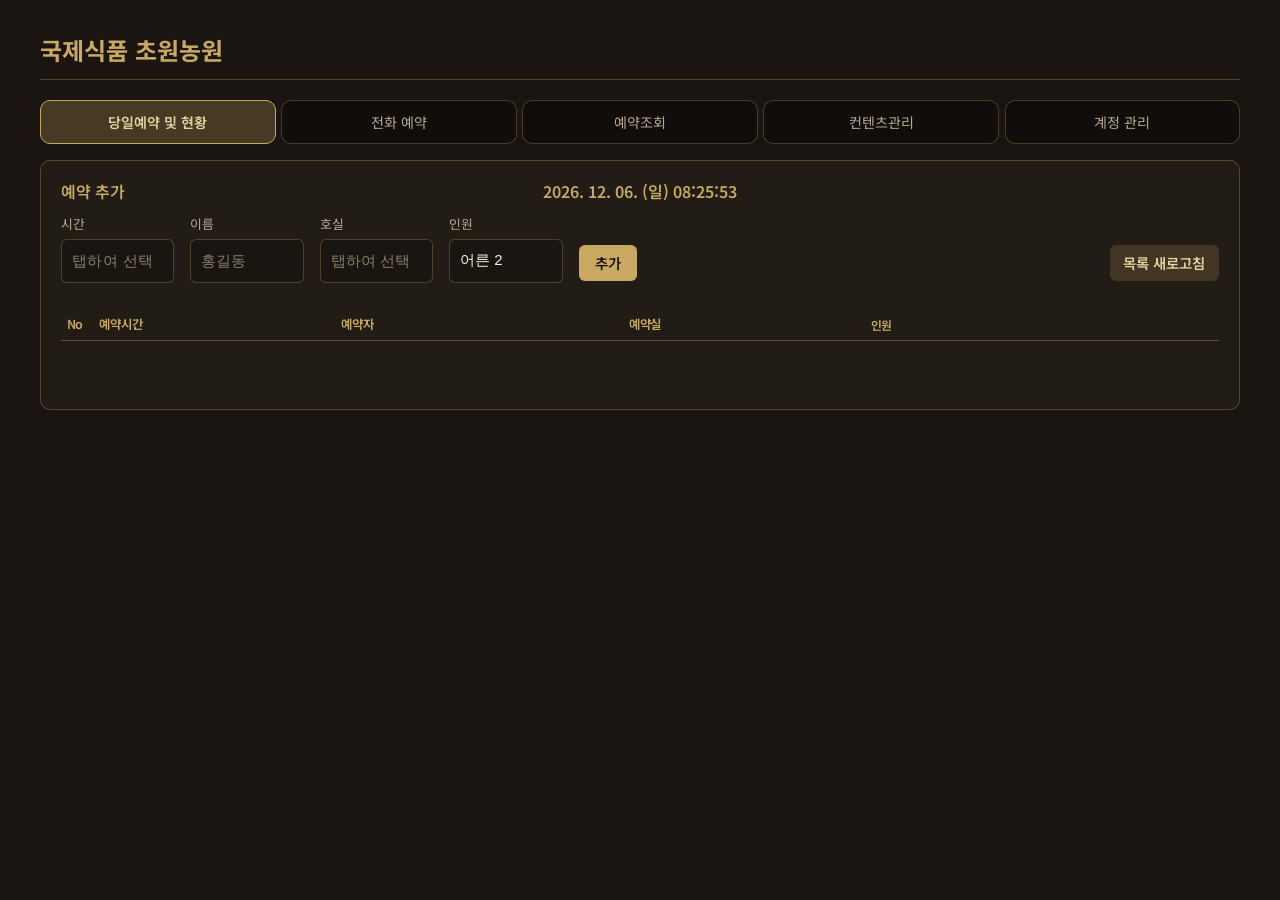
==== admin/index.html @ 455c2312 "fix(admin): 위치 배정 섹션 제거, 호실 선택 모달 복구 화면에 노출된 위치 배정 섹션을 제거하고 호실 선택 흐름을 모달 기반으로 되돌립니다.  Made-with: Cur" ====
<!DOCTYPE html>
<html lang="ko">
<head>
  <meta charset="UTF-8" />
  <meta name="viewport" content="width=device-width, initial-scale=1.0, maximum-scale=5, user-scalable=yes, viewport-fit=cover" />
  <meta name="theme-color" content="#1a1510" />
  <meta name="apple-mobile-web-app-capable" content="yes" />
  <title>예약 입력 · 국제식품 초원농원</title>
  <link rel="preconnect" href="https://fonts.googleapis.com" />
  <link rel="preconnect" href="https://fonts.gstatic.com" crossorigin />
  <link href="https://fonts.googleapis.com/css2?family=Noto+Sans+KR:wght@400;500;600;700&display=swap" rel="stylesheet" />
  <link rel="stylesheet" href="admin.css?v=14" />
</head>
<body>
  <div class="admin admin-with-tabs">
    <header class="admin-header">
      <h1>국제식품 초원농원</h1>
    </header>

    <div class="admin-tab-bar" role="tablist" aria-label="예약 종류">
      <button type="button" class="admin-tab active" data-tab="staff" role="tab" id="tab-btn-staff" aria-controls="panel-staff" aria-selected="true">당일예약 및 현황</button>
      <button type="button" class="admin-tab" data-tab="tel" role="tab" id="tab-btn-tel" aria-controls="panel-tel" aria-selected="false">전화 예약</button>
      <button type="button" class="admin-tab" data-tab="all" role="tab" id="tab-btn-all" aria-controls="panel-all" aria-selected="false">예약조회</button>
      <button type="button" class="admin-tab" data-tab="display" role="tab" id="tab-btn-display" aria-controls="panel-display" aria-selected="false">컨텐츠관리</button>
      <button type="button" class="admin-tab" data-tab="accounts" role="tab" id="tab-btn-accounts" aria-controls="panel-accounts" aria-selected="false">계정 관리</button>
    </div>

    <section class="main-section admin-tab-panel" id="panel-staff" role="tabpanel" aria-labelledby="tab-btn-staff">
      <div class="form-block">
        <div class="form-block-head">
          <h2 id="form-title">예약 추가</h2>
          <span id="staff-kst-clock" class="staff-kst-clock" aria-live="polite"></span>
        </div>
        <form id="add-form" class="add-form">
          <div class="field field-time">
            <label for="time">시간</label>
            <div class="staff-time-field-row">
              <input
                type="text"
                id="time"
                name="time"
                class="input-time-24"
                placeholder="탭하여 선택"
                maxlength="5"
                title="탭하면 시간 슬롯을 고를 수 있습니다"
                autocomplete="off"
                spellcheck="false"
                readonly
                required
              />
            </div>
          </div>
          <div class="add-form-name-room">
            <div class="field field-name">
              <label for="name">이름</label>
              <input type="text" id="name" name="name" placeholder="홍길동" required />
            </div>
            <div class="field field-room">
              <label for="room">호실</label>
              <input
                type="text"
                id="room"
                name="room"
                placeholder="탭하여 선택"
                title="탭하면 룸·테이블을 고를 수 있습니다"
                required
                readonly
                autocomplete="off"
              />
            </div>
            <div class="field field-party">
              <label for="party-display">인원</label>
              <input
                type="text"
                id="party-display"
                name="party_display"
                placeholder="탭하여 선택"
                title="탭하면 어른·어린이·유아 인원을 고를 수 있습니다"
                readonly
                autocomplete="off"
              />
            </div>
            <div class="form-actions form-actions-inline">
              <button type="submit" class="btn btn-add" id="submit-btn">추가</button>
              <button type="button" class="btn btn-cancel" id="cancel-edit-btn" style="display:none;">취소</button>
            </div>
          </div>
          <div class="form-actions form-actions-refresh">
            <button type="button" class="btn btn-refresh" id="btn-refresh-list" title="서버에서 목록 다시 불오기">목록 새로고침</button>
          </div>
        </form>
      </div>
      <div class="list-block">
        <div class="reservation-table">
          <div class="list-table-header" role="row" aria-label="예약 목록 열 제목">
            <span class="list-h-col list-h-no">No</span>
            <span class="list-h-col list-h-time">예약시간</span>
            <span class="list-h-col list-h-name">예약자</span>
            <span class="list-h-col list-h-room">예약실</span>
            <span class="list-h-col list-h-party">인원</span>
            <span class="list-h-actions" aria-hidden="true"></span>
          </div>
          <div id="list" class="reservation-list"></div>
        </div>
      </div>
    </section>

    <div class="admin-tab-panel admin-tab-panel-tel hidden" id="panel-tel" role="tabpanel" aria-labelledby="tab-btn-tel">
      <div class="admin-tel-frame">
        <iframe id="iframe-tel-admin" class="admin-tel-iframe" title="전화 예약 접수" src="/tel/"></iframe>
      </div>
    </div>

    <div class="admin-tab-panel admin-tab-panel-all hidden" id="panel-all" role="tabpanel" aria-labelledby="tab-btn-all">
      <div class="admin-tel-frame admin-all-frame">
        <iframe id="iframe-all-admin" class="admin-tel-iframe" title="예약조회" src="/admin/all.html?embed=1"></iframe>
      </div>
    </div>

    <div class="admin-tab-panel admin-tab-panel-display hidden" id="panel-display" role="tabpanel" aria-labelledby="tab-btn-display">
      <div class="admin-tel-frame admin-all-frame">
        <iframe id="iframe-display-admin" class="admin-tel-iframe" title="컨텐츠관리" src="/admin/display-content.html?embed=1"></iframe>
      </div>
    </div>

    <section class="admin-tab-panel admin-tab-panel-accounts hidden" id="panel-accounts" role="tabpanel" aria-labelledby="tab-btn-accounts">
      <div class="accounts-panel">
        <p class="accounts-hint">비밀번호는 서버에 해시(bcrypt)로만 저장됩니다. 인증 취소 시 해당 계정은 비밀번호를 다시 설정해야 로그인할 수 있습니다.</p>
        <div class="accounts-toolbar">
          <button type="button" class="btn btn-add" id="accounts-btn-add">추가</button>
          <button type="button" class="btn btn-edit" id="accounts-btn-edit">수정</button>
          <button type="button" class="btn btn-del" id="accounts-btn-delete">삭제</button>
          <button type="button" class="btn btn-cancel" id="accounts-btn-revoke">인증 취소</button>
        </div>
        <div class="accounts-table-wrap">
          <table class="accounts-table">
            <thead>
              <tr>
                <th scope="col">No</th>
                <th scope="col">계정이름</th>
                <th scope="col">인증</th>
              </tr>
            </thead>
            <tbody id="accounts-table-body"></tbody>
          </table>
        </div>
        <div id="accounts-toast" class="accounts-toast" aria-live="polite"></div>
      </div>
    </section>

    <div class="accounts-modal hidden" id="accounts-modal" aria-hidden="true">
      <div class="accounts-modal-backdrop" id="accounts-modal-backdrop"></div>
      <div class="accounts-modal-panel" role="dialog" aria-labelledby="accounts-modal-title">
        <h2 id="accounts-modal-title">계정</h2>
        <div class="accounts-modal-fields" id="accounts-modal-fields"></div>
        <div class="accounts-modal-actions">
          <button type="button" class="btn btn-cancel" id="accounts-modal-cancel">취소</button>
          <button type="button" class="btn btn-add" id="accounts-modal-save">저장</button>
        </div>
      </div>
    </div>

    <div id="toast" class="toast" aria-live="polite"></div>
  </div>

  <!-- fixed 모달: .admin 밖(body 직계)으로 두어 레이어·터치 이슈 방지 -->
  <div class="room-dialog staff-time-dialog hidden" id="staff-time-dialog" aria-hidden="true">
    <div class="room-dialog-backdrop" id="staff-time-dialog-backdrop"></div>
    <div class="room-dialog-panel staff-time-dialog-panel" role="dialog" aria-modal="true" aria-labelledby="staff-time-dialog-title">
      <div class="room-dialog-head">
        <div>
          <h2 id="staff-time-dialog-title">예약 시간 선택</h2>
          <p class="room-dialog-meta">전화예약과 동일한 점심·저녁 슬롯입니다.</p>
        </div>
        <button type="button" class="room-dialog-close" id="staff-time-dialog-close">닫기</button>
      </div>
      <div class="staff-time-quick">
        <div class="staff-time-tabs">
          <button type="button" class="staff-time-tab active" data-slot="lunch">점심 12:00~14:00</button>
          <button type="button" class="staff-time-tab" data-slot="dinner">저녁 17:00~19:00</button>
        </div>
        <div class="staff-time-buttons" id="staff-time-buttons-lunch">
          <button type="button" class="staff-time-btn" data-time="12:00">12:00</button>
          <button type="button" class="staff-time-btn" data-time="12:30">12:30</button>
          <button type="button" class="staff-time-btn" data-time="13:00">13:00</button>
          <button type="button" class="staff-time-btn" data-time="13:30">13:30</button>
          <button type="button" class="staff-time-btn" data-time="14:00">14:00</button>
        </div>
        <div class="staff-time-buttons hidden" id="staff-time-buttons-dinner">
          <button type="button" class="staff-time-btn" data-time="17:00">17:00</button>
          <button type="button" class="staff-time-btn" data-time="17:30">17:30</button>
          <button type="button" class="staff-time-btn" data-time="18:00">18:00</button>
          <button type="button" class="staff-time-btn" data-time="18:30">18:30</button>
          <button type="button" class="staff-time-btn" data-time="19:00">19:00</button>
        </div>
      </div>
    </div>
  </div>

  <div class="room-dialog staff-party-dialog hidden" id="staff-party-dialog" aria-hidden="true">
    <div class="room-dialog-backdrop" id="staff-party-dialog-backdrop"></div>
    <div class="room-dialog-panel staff-party-dialog-panel" role="dialog" aria-modal="true" aria-labelledby="staff-party-dialog-title">
      <div class="room-dialog-head">
        <div>
          <h2 id="staff-party-dialog-title">인원</h2>
          <p class="room-dialog-meta">전화 예약 화면과 동일하게 어른·어린이·유아를 선택합니다.</p>
        </div>
        <button type="button" class="room-dialog-close" id="staff-party-dialog-close">닫기</button>
      </div>
      <div class="field count-row staff-party-count">
        <label>인원</label>
        <div class="count-grid">
          <div class="field inline">
            <label class="count-label" for="staff-count-adult">어른</label>
            <div class="counter">
              <button type="button" class="step" data-delta="-1" data-target="staff-count-adult">-</button>
              <input type="text" id="staff-count-adult" value="2" inputmode="numeric" autocomplete="off" />
              <button type="button" class="step" data-delta="1" data-target="staff-count-adult">+</button>
            </div>
          </div>
          <div class="field inline">
            <label class="count-label" for="staff-count-child">어린이</label>
            <div class="counter">
              <button type="button" class="step" data-delta="-1" data-target="staff-count-child">-</button>
              <input type="text" id="staff-count-child" value="0" inputmode="numeric" autocomplete="off" />
              <button type="button" class="step" data-delta="1" data-target="staff-count-child">+</button>
            </div>
          </div>
          <div class="field inline">
            <label class="count-label" for="staff-count-infant">유아</label>
            <div class="counter">
              <button type="button" class="step" data-delta="-1" data-target="staff-count-infant">-</button>
              <input type="text" id="staff-count-infant" value="0" inputmode="numeric" autocomplete="off" />
              <button type="button" class="step" data-delta="1" data-target="staff-count-infant">+</button>
            </div>
          </div>
        </div>
      </div>
    </div>
  </div>

  <div class="room-dialog hidden" id="staff-room-dialog" aria-hidden="true">
    <div class="room-dialog-backdrop" id="staff-room-dialog-backdrop"></div>
    <div class="room-dialog-panel" role="dialog" aria-modal="true" aria-labelledby="staff-room-dialog-title">
      <div class="room-dialog-head">
        <div>
          <h2 id="staff-room-dialog-title">룸 / 테이블 선택</h2>
          <p class="room-dialog-meta" id="staff-room-dialog-meta">시간을 먼저 입력하세요.</p>
        </div>
        <button type="button" class="room-dialog-close" id="staff-room-dialog-close">닫기</button>
      </div>
      <div class="room-dialog-legend">
        <span class="legend available">선택 가능</span>
        <span class="legend reserved">예약 완료</span>
        <span class="legend selected">현재 선택</span>
      </div>
      <div class="room-group-tabs" id="staff-room-group-tabs"></div>
      <div class="room-grid" id="staff-room-grid"></div>
    </div>
  </div>

  <script src="/api/branch-boot.js"></script>
  <script src="admin.js?v=12"></script>
  <script src="accounts.js"></script>
</body>
</html>
---- admin/admin.css ----
/* 직원용 예약 입력 - PC·모바일 공통 */
:root {
  --bg: #1a1510;
  --bg-card: #221c16;
  --gold: #c9a962;
  --gold-light: #e5d4a1;
  --cream: #f5efe6;
  --cream-dim: #b8a990;
  --border: rgba(201, 169, 98, 0.3);
  --font: "Noto Sans KR", sans-serif;
  --touch-min: 44px;
  /* 예약 추가: 이름 입력 가로, 호실 입력은 이름의 2배, 인원은 고정 폭 */
  --add-form-name-width: 3cm;
  --add-form-room-input-width: var(--add-form-name-width);
  --add-form-party-width: var(--add-form-name-width);
}

* { box-sizing: border-box; margin: 0; padding: 0; }

/* 점심/저녁 슬롯 전환 등 공통 숨김 (tel.css와 동일) */
.hidden {
  display: none !important;
}

body {
  font-family: var(--font);
  background: var(--bg);
  color: var(--cream);
  min-height: 100vh;
  min-height: 100dvh;
  padding: 1rem;
  padding-left: env(safe-area-inset-left, 1rem);
  padding-right: env(safe-area-inset-right, 1rem);
  padding-bottom: env(safe-area-inset-bottom, 1rem);
}

.admin {
  max-width: 560px;
  margin: 0 auto;
}

.admin-with-tabs {
  max-width: min(1200px, 100%);
}

.admin-tab-bar {
  display: flex;
  gap: 0.35rem;
  margin-bottom: 1rem;
  flex-wrap: wrap;
  align-items: center;
}

.admin-tab {
  flex: 1;
  min-width: 140px;
  min-height: var(--touch-min);
  padding: 0.5rem 0.75rem;
  border-radius: 10px;
  border: 1px solid var(--border);
  background: rgba(0, 0, 0, 0.35);
  color: var(--cream-dim);
  font-size: 0.88rem;
  font-family: var(--font);
  cursor: pointer;
}

.admin-tab:hover {
  border-color: var(--gold);
  color: var(--cream);
}

.admin-tab.active {
  background: rgba(201, 169, 98, 0.25);
  border-color: var(--gold);
  color: var(--gold-light);
  font-weight: 600;
}

.admin-tab-panel.hidden {
  display: none !important;
}

.admin-tel-frame {
  border-radius: 10px;
  overflow: hidden;
  border: 1px solid var(--border);
  background: #0f0c09;
  min-height: min(85vh, 900px);
}

.admin-tel-iframe {
  display: block;
  width: 100%;
  height: min(85vh, 900px);
  border: none;
  vertical-align: top;
}

@media (min-width: 520px) {
  body { padding: 2rem; }
}

.admin-header {
  margin-bottom: 1.25rem;
  padding-bottom: 0.75rem;
  border-bottom: 1px solid var(--border);
  display: flex;
  flex-wrap: wrap;
  align-items: center;
  justify-content: space-between;
  gap: 0.75rem 1rem;
}

.admin-header h1 {
  font-size: 1.5rem;
  font-weight: 700;
  color: var(--gold);
  margin: 0;
}

.admin-nav {
  font-size: 0.88rem;
  margin-bottom: 0.65rem;
}
.admin-nav a {
  color: var(--gold-light);
  text-decoration: none;
}
.admin-nav a:hover { text-decoration: underline; }
.nav-sep { margin: 0 0.45rem; color: var(--cream-dim); }
.nav-current { color: var(--cream-dim); }

.link-display {
  display: inline-block;
  font-size: 0.85rem;
  color: var(--gold-light);
  text-decoration: none;
}

.link-display:hover { text-decoration: underline; }

.form-section,
.list-section,
.main-section {
  background: var(--bg-card);
  border: 1px solid var(--border);
  border-radius: 10px;
  padding: 1.25rem;
  margin-bottom: 1rem;
}

.main-section {
  display: flex;
  flex-direction: column;
  gap: 0;
  margin-bottom: 0;
  min-width: 0;
  max-width: 100%;
}

.form-block {
  padding-bottom: 1rem;
  margin-bottom: 0.75rem;
  min-width: 0;
  max-width: 100%;
}

.form-block-head {
  display: grid;
  grid-template-columns: 1fr auto 1fr;
  align-items: center;
  gap: 0.5rem 1rem;
  margin-bottom: 0.75rem;
}

.form-block-head h2,
.staff-kst-clock {
  font-size: 1rem;
  font-weight: 600;
  color: var(--gold);
  line-height: 1.3;
  margin: 0;
  font-family: var(--font);
}

.staff-kst-clock {
  grid-column: 2;
  justify-self: center;
  font-variant-numeric: tabular-nums;
  white-space: nowrap;
}

.form-block-head h2 {
  grid-column: 1;
  justify-self: start;
  min-width: 0;
}

.list-block {
  flex: 1;
  padding-top: 0;
  border-top: none;
}

.form-section h2,
.list-section h2,
.form-block h2,
.list-block h2 {
  font-size: 1rem;
  font-weight: 600;
  color: var(--gold);
  margin-bottom: 0.75rem;
}

.form-block .form-block-head h2 {
  margin-bottom: 0;
}

.list-hint {
  font-size: 0.78rem;
  color: var(--cream-dim);
  line-height: 1.45;
  margin: 0 0 0.35rem;
}

.btn-refresh {
  flex-shrink: 0;
  min-height: var(--touch-min);
  padding: 0.45rem 0.85rem;
  font-size: 0.85rem;
  background: rgba(201, 169, 98, 0.18);
  color: var(--gold-light);
  border: 1px solid var(--border);
  border-radius: 8px;
  cursor: pointer;
  white-space: nowrap;
}

.btn-refresh:hover {
  background: rgba(201, 169, 98, 0.3);
}

.add-form {
  display: grid;
  grid-template-columns: auto minmax(0, 1fr) auto;
  gap: 0.75rem 1rem;
  align-items: end;
  width: 100%;
  max-width: 100%;
  min-width: 0;
}

/* 그리드·플렉스 기본 min-width:auto 때문에 좁아질 때 호실 칸이 안 줄어드는 현상 방지 */
.add-form > * {
  min-width: 0;
}

.add-form > .form-actions-refresh {
  min-width: min-content;
}

.add-form .form-actions-inline {
  display: flex;
  flex-wrap: wrap;
  gap: 0.5rem;
  align-items: center;
  align-self: end;
  padding-bottom: 2px;
}

.add-form .form-actions-inline .btn {
  min-height: var(--touch-min);
  height: 2.25rem;
  padding: 0 1rem;
  line-height: 2.25rem;
}

.add-form .form-actions-refresh {
  display: flex;
  align-items: center;
  justify-content: flex-end;
  padding-bottom: 2px;
}

.add-form .form-actions-refresh .btn-refresh {
  min-height: var(--touch-min);
  height: 2.25rem;
  padding: 0.45rem 0.85rem;
  line-height: 1.2;
}

.add-form-name-room {
  display: grid;
  grid-template-columns:
    var(--add-form-name-width)
    minmax(0, var(--add-form-room-input-width))
    var(--add-form-party-width)
    auto;
  gap: 0.75rem 1rem;
  align-items: end;
  min-width: 0;
  max-width: 100%;
}

.add-form-name-room > .field {
  min-width: 0;
}

/* 당일예약 시간: 전화예약과 동일 슬롯 팝업 */
.staff-time-field-row {
  display: flex;
  align-items: stretch;
  gap: 0.5rem;
  width: var(--add-form-name-width);
  max-width: var(--add-form-name-width);
}

.staff-time-field-row .input-time-24 {
  flex: 1;
  min-width: 4.5rem;
  width: 100%;
  max-width: var(--add-form-name-width);
  min-height: var(--touch-min);
  font-variant-numeric: tabular-nums;
  letter-spacing: 0.03em;
  cursor: pointer;
}

.staff-time-dialog {
  z-index: 10050;
}

.staff-time-dialog-panel {
  max-width: 420px;
}

.staff-party-dialog {
  z-index: 10050;
}

.staff-party-dialog-panel {
  max-width: 420px;
}

/* 전화예약(tel) 인원 섹션과 동일 패턴 */
.staff-party-count.field.count-row .count-grid {
  display: flex;
  flex-direction: column;
  gap: 0.5rem;
}

.staff-party-count .field {
  margin-bottom: 0;
}

.staff-party-count .field.inline {
  flex-direction: row;
  justify-content: space-between;
  align-items: center;
}

.staff-party-count .field.inline .count-label {
  min-width: 3.5rem;
}

.staff-party-count .counter {
  display: flex;
  align-items: center;
  gap: 0.3rem;
}

.staff-party-count .counter input {
  width: 3rem;
  text-align: center;
  min-height: var(--touch-min);
  height: 2.25rem;
  padding: 0.5rem 0.4rem;
  border-radius: 6px;
  border: 1px solid var(--border);
  background: rgba(0, 0, 0, 0.35);
  color: var(--cream);
  font-size: 16px;
}

.staff-party-count .step {
  min-height: var(--touch-min);
  min-width: var(--touch-min);
  border-radius: 999px;
  border: 1px solid var(--border);
  background: rgba(0, 0, 0, 0.4);
  color: var(--cream);
  font-size: 1.1rem;
  cursor: pointer;
}

@media (min-width: 520px) {
  .staff-party-count .counter input {
    font-size: 0.9375rem;
    min-height: 0;
    height: 2.25rem;
  }
  .staff-party-count .step {
    min-height: 0;
    min-width: 2.25rem;
    height: 2.25rem;
  }
}

.staff-time-quick {
  margin-top: 0.25rem;
  display: flex;
  flex-direction: column;
  gap: 0.5rem;
}

.staff-time-tabs {
  display: flex;
  gap: 0.4rem;
}

.staff-time-tab {
  flex: 1;
  padding: 0.4rem 0.45rem;
  border-radius: 999px;
  border: 1px solid var(--border);
  background: rgba(0, 0, 0, 0.3);
  color: var(--cream-dim);
  font-size: 0.8rem;
  cursor: pointer;
  font-family: inherit;
}

.staff-time-tab.active {
  background: rgba(201, 169, 98, 0.3);
  color: var(--gold-light);
  border-color: var(--gold);
}

.staff-time-buttons {
  display: flex;
  flex-wrap: wrap;
  gap: 0.4rem;
}

.staff-time-btn {
  flex: 1 0 30%;
  min-width: 72px;
  min-height: var(--touch-min);
  padding: 0.45rem 0.5rem;
  border-radius: 999px;
  border: 1px solid rgba(255, 255, 255, 0.15);
  background: rgba(0, 0, 0, 0.4);
  color: var(--cream);
  font-size: 0.9rem;
  cursor: pointer;
  font-family: inherit;
}

.staff-time-btn.active {
  background: var(--gold);
  color: var(--bg);
  border-color: var(--gold);
}

.add-form .field-name input {
  width: var(--add-form-name-width);
  max-width: var(--add-form-name-width);
  min-height: var(--touch-min);
  height: 2.25rem;
  box-sizing: border-box;
}

.add-form .field-room {
  min-width: 0;
  max-width: 100%;
  overflow: hidden;
}

.add-form .field input#room,
.add-form .field input#party-display {
  cursor: pointer;
  min-width: 0;
  width: 100%;
  max-width: var(--add-form-room-input-width);
  min-height: var(--touch-min);
  overflow: hidden;
  text-overflow: ellipsis;
}

.add-form .field-party {
  max-width: var(--add-form-party-width);
}

.add-form .field-party input#party-display {
  max-width: var(--add-form-party-width);
  font-variant-numeric: tabular-nums;
}

.add-form .field {
  display: flex;
  flex-direction: column;
  gap: 0.375rem;
}


.field {
  display: flex;
  flex-direction: column;
  gap: 0.35rem;
}

.field label {
  font-size: 0.8rem;
  color: var(--cream-dim);
}

.field input {
  padding: 0.5rem 0.625rem;
  min-height: var(--touch-min);
  height: 2.25rem;
  background: rgba(0,0,0,0.25);
  border: 1px solid var(--border);
  border-radius: 6px;
  color: var(--cream);
  font-size: 16px; /* 모바일 줌 방지 */
  transition: border-color 0.15s ease;
}

@media (min-width: 520px) {
  .field input { font-size: 0.9375rem; height: 2.25rem; min-height: 0; }
  .add-form .form-actions-inline .btn,
  .add-form .form-actions-refresh .btn-refresh {
    min-height: 0;
    height: 2.25rem;
  }
}

.field input::placeholder { color: var(--cream-dim); opacity: 0.7; }
.field input:focus {
  outline: none;
  border-color: var(--gold);
}

.btn {
  padding: 0.5rem 1rem;
  border: none;
  border-radius: 6px;
  font-size: 0.9rem;
  font-weight: 600;
  cursor: pointer;
  font-family: var(--font);
}

.btn-add {
  background: var(--gold);
  color: var(--bg);
}

.btn-add:hover { background: var(--gold-light); }

.btn-add.btn-edit-submit {
  background: var(--gold-light);
  color: var(--bg);
}

.btn-cancel {
  background: transparent;
  color: var(--cream-dim);
  border: 1px solid var(--border);
}

.btn-cancel:hover { background: rgba(255,255,255,0.05); }

.btn-save {
  background: rgba(201, 169, 98, 0.25);
  color: var(--gold-light);
  border: 1px solid var(--border);
  margin-top: 0.75rem;
}

.btn-save:hover { background: rgba(201, 169, 98, 0.35); }

.btn-del {
  min-height: var(--touch-min);
  padding: 0.5rem 0.75rem;
  font-size: 0.85rem;
  background: rgba(200, 80, 80, 0.3);
  color: #e8a0a0;
  border-radius: 6px;
}

.btn-del:hover { background: rgba(200, 80, 80, 0.5); }

.btn-edit {
  min-height: var(--touch-min);
  padding: 0.5rem 0.75rem;
  font-size: 0.85rem;
  background: rgba(201, 169, 98, 0.25);
  color: var(--gold-light);
  border-radius: 6px;
}

.btn-edit:hover { background: rgba(201, 169, 98, 0.4); }

.reservation-table {
  margin-bottom: 0.5rem;
  overflow-x: auto;
  -webkit-overflow-scrolling: touch;
}

.list-table-header {
  display: grid;
  grid-template-columns: auto minmax(0, 1fr) minmax(0, 1.2fr) minmax(0, 1fr) minmax(0, 1.15fr) auto;
  gap: 0.5rem 0.65rem;
  align-items: end;
  padding: 0.25rem 0 0.45rem;
  border-bottom: 1px solid rgba(201, 169, 98, 0.35);
  font-size: 0.78rem;
  font-weight: 600;
  color: var(--gold);
  letter-spacing: -0.02em;
  min-width: min(100%, 32rem);
}

.list-table-header .list-h-no {
  grid-column: 1;
  min-width: 1.75rem;
  text-align: center;
}

.list-table-header .list-h-time {
  grid-column: 2;
}

.list-table-header .list-h-name {
  grid-column: 3;
}

.list-table-header .list-h-room {
  grid-column: 4;
}

.list-table-header .list-h-party {
  grid-column: 5;
  font-size: 0.74rem;
}

.list-table-header .list-h-actions {
  grid-column: 6;
  min-width: 4.5rem;
}

.reservation-list {
  min-height: 40px;
}

.row {
  display: grid;
  grid-template-columns: auto minmax(0, 1fr) minmax(0, 1.2fr) minmax(0, 1fr) minmax(0, 1.15fr) auto;
  gap: 0.5rem 0.65rem;
  align-items: center;
  padding: 0.5rem 0;
  border-bottom: 1px solid rgba(201, 169, 98, 0.12);
  font-size: 0.9rem;
  min-width: min(100%, 32rem);
}

.row .row-no {
  grid-column: 1;
  grid-row: 1;
  font-size: 0.8rem;
  font-weight: 600;
  color: var(--cream-dim);
  text-align: center;
  min-width: 1.75rem;
}

.row .time { grid-column: 2; grid-row: 1; }
.row .name { grid-column: 3; grid-row: 1; }
.row .room { grid-column: 4; grid-row: 1; }
.row .party {
  grid-column: 5;
  grid-row: 1;
  font-size: 0.82rem;
  line-height: 1.35;
  color: rgba(245, 239, 230, 0.92);
  word-break: keep-all;
}
.row .row-actions {
  grid-column: 6;
  grid-row: 1;
  align-self: center;
}

.row-actions {
  display: flex;
  gap: 0.35rem;
}

.row:last-child { border-bottom: none; }

.row .time { color: var(--gold-light); }
.row .room { color: var(--gold); font-weight: 500; }

.hint {
  font-size: 0.8rem;
  color: var(--cream-dim);
  margin-top: 0.5rem;
}

.toast {
  position: fixed;
  bottom: 1.5rem;
  left: 50%;
  transform: translateX(-50%);
  padding: 0.6rem 1.2rem;
  background: var(--bg-card);
  border: 1px solid var(--gold);
  border-radius: 8px;
  color: var(--gold-light);
  font-size: 0.9rem;
  opacity: 0;
  pointer-events: none;
  transition: opacity 0.2s;
}

.toast.show {
  opacity: 1;
}

.room-dialog {
  position: fixed;
  inset: 0;
  z-index: 3000;
  display: flex;
  align-items: center;
  justify-content: center;
  padding: 1rem;
}

.room-dialog.hidden {
  display: none !important;
}

.room-dialog-backdrop {
  position: absolute;
  inset: 0;
  background: rgba(0, 0, 0, 0.6);
}

.room-dialog-panel {
  position: relative;
  width: min(760px, 100%);
  max-height: min(80dvh, 720px);
  background: var(--bg-card);
  border: 1px solid var(--border);
  border-radius: 14px;
  padding: 1rem;
  overflow: auto;
}

.room-dialog-head {
  display: flex;
  align-items: flex-start;
  justify-content: space-between;
  gap: 0.75rem;
  margin-bottom: 0.75rem;
}

.room-dialog-head h2 {
  font-size: 1.1rem;
  color: var(--gold-light);
  margin-bottom: 0.2rem;
}

.room-dialog-meta {
  font-size: 0.85rem;
  color: var(--cream-dim);
}

.room-dialog-close {
  min-height: var(--touch-min);
  padding: 0.45rem 0.8rem;
  border-radius: 8px;
  border: 1px solid var(--border);
  background: rgba(0, 0, 0, 0.35);
  color: var(--cream);
  cursor: pointer;
  font-family: inherit;
}

.room-dialog-legend {
  display: flex;
  flex-wrap: wrap;
  gap: 0.4rem;
  margin-bottom: 0.75rem;
}

.room-dialog-legend .legend {
  border-radius: 999px;
  padding: 0.25rem 0.55rem;
  font-size: 0.75rem;
  border: 1px solid var(--border);
  color: var(--cream-dim);
}

.room-dialog-legend .legend.available {
  background: rgba(255, 255, 255, 0.04);
}

.room-dialog-legend .legend.reserved {
  background: rgba(200, 80, 80, 0.22);
  color: #f0b1b1;
}

.room-dialog-legend .legend.selected {
  background: rgba(201, 169, 98, 0.26);
  color: var(--gold-light);
}

.room-group-tabs {
  display: flex;
  flex-wrap: wrap;
  gap: 0.4rem;
  margin-bottom: 0.75rem;
}

.room-group-tab {
  min-height: 40px;
  padding: 0.4rem 0.8rem;
  border-radius: 999px;
  border: 1px solid var(--border);
  background: rgba(0, 0, 0, 0.3);
  color: var(--cream-dim);
  font-size: 0.85rem;
  cursor: pointer;
  font-family: inherit;
}

.room-group-tab.active {
  background: rgba(201, 169, 98, 0.28);
  border-color: var(--gold);
  color: var(--gold-light);
}

.room-grid {
  display: grid;
  grid-template-columns: repeat(auto-fill, minmax(140px, 1fr));
  gap: 0.6rem;
}

.room-grid .empty {
  grid-column: 1 / -1;
  padding: 1.25rem;
  text-align: center;
  color: var(--cream-dim);
  font-size: 0.9rem;
}

.room-option {
  min-height: 84px;
  border-radius: 12px;
  border: 1px solid var(--border);
  background: rgba(0, 0, 0, 0.25);
  color: var(--cream);
  padding: 0.75rem;
  text-align: left;
  cursor: pointer;
  font-family: inherit;
}

.room-option .room-name {
  display: block;
  font-size: 0.95rem;
  font-weight: 600;
  margin-bottom: 0.25rem;
}

.room-option .room-sub {
  display: block;
  font-size: 0.75rem;
  color: var(--cream-dim);
}

.room-option.selected {
  border-color: var(--gold);
  background: rgba(201, 169, 98, 0.18);
}

.room-option.reserved {
  background: rgba(200, 80, 80, 0.2);
  color: #efc6c6;
  cursor: not-allowed;
}

.room-option.reserved .room-sub {
  color: #efc6c6;
}

/* 모바일: 세로 배치, 터치 영역 확대, 여백 축소 */
@media (max-width: 520px) {
  .admin-header { margin-bottom: 0.75rem; padding-bottom: 0.5rem; }
  .admin-header h1 { font-size: 1.25rem; }
  .main-section { padding: 1rem; margin-bottom: 0.75rem; }
  .form-block { padding-bottom: 0.75rem; margin-bottom: 0.5rem; }
  .add-form {
    grid-template-columns: 1fr;
    gap: 0.75rem;
  }
  .add-form .field-time {
    grid-column: 1;
  }
  .staff-time-field-row {
    width: 100%;
    max-width: none;
  }
  .add-form-name-room {
    grid-column: 1;
    grid-template-columns: 1fr 1fr;
    grid-template-rows: auto auto auto;
    gap: 0.5rem 0.65rem;
  }
  .add-form .field-name {
    grid-column: 1;
    grid-row: 1;
  }
  .add-form .field-name input {
    max-width: none;
    width: 100%;
  }
  .add-form .field-room {
    grid-column: 2;
    grid-row: 1;
    max-width: 100%;
  }
  .add-form .field-party {
    grid-column: 1 / -1;
    grid-row: 2;
    max-width: none;
  }
  .add-form .field-party input#party-display {
    max-width: none;
    width: 100%;
  }
  .add-form .form-actions-inline {
    grid-column: 1 / -1;
    grid-row: 3;
    justify-content: flex-end;
    width: 100%;
  }
  .add-form .form-actions-refresh {
    grid-column: 1;
    justify-content: stretch;
  }
  .add-form .form-actions-refresh .btn-refresh {
    width: 100%;
  }
}

.toast {
  bottom: max(1.5rem, env(safe-area-inset-bottom));
}

/* 계정 관리 탭 */
.accounts-panel {
  max-width: 720px;
  margin: 0 auto;
}

.accounts-hint {
  font-size: 0.82rem;
  color: var(--cream-dim);
  line-height: 1.45;
  margin-bottom: 1rem;
}

.accounts-toolbar {
  display: flex;
  flex-wrap: wrap;
  gap: 0.5rem;
  margin-bottom: 1rem;
}

.accounts-toolbar .btn {
  min-height: var(--touch-min);
  padding: 0.45rem 0.85rem;
}

.accounts-table-wrap {
  overflow-x: auto;
  border: 1px solid var(--border);
  border-radius: 10px;
  background: rgba(0, 0, 0, 0.2);
}

.accounts-table {
  width: 100%;
  border-collapse: collapse;
  font-size: 0.9rem;
}

.accounts-table th,
.accounts-table td {
  padding: 0.65rem 0.75rem;
  text-align: left;
  border-bottom: 1px solid var(--border);
}

.accounts-table th {
  color: var(--gold-light);
  font-weight: 600;
  background: rgba(0, 0, 0, 0.25);
}

.accounts-table tbody tr:last-child td {
  border-bottom: none;
}

.accounts-row {
  cursor: pointer;
}

.accounts-row:hover {
  background: rgba(201, 169, 98, 0.08);
}

.accounts-row-selected {
  background: rgba(201, 169, 98, 0.18);
}

.accounts-toast {
  margin-top: 0.75rem;
  font-size: 0.85rem;
  color: #f0a0a0;
  min-height: 1.25em;
}

.accounts-modal.hidden {
  display: none;
}

.accounts-modal {
  position: fixed;
  inset: 0;
  z-index: 1200;
  display: flex;
  align-items: center;
  justify-content: center;
  padding: 1rem;
}

.accounts-modal-backdrop {
  position: absolute;
  inset: 0;
  background: rgba(0, 0, 0, 0.55);
}

.accounts-modal-panel {
  position: relative;
  background: var(--bg-card);
  border: 1px solid var(--border);
  border-radius: 12px;
  padding: 1.25rem;
  width: 100%;
  max-width: 400px;
  box-shadow: 0 12px 40px rgba(0, 0, 0, 0.45);
}

.accounts-modal-panel h2 {
  font-size: 1.1rem;
  color: var(--gold-light);
  margin: 0 0 1rem;
  font-weight: 600;
}

.accounts-modal-fields .accounts-field {
  margin-bottom: 0.85rem;
}

.accounts-modal-fields label {
  display: block;
  font-size: 0.82rem;
  color: var(--cream-dim);
  margin-bottom: 0.35rem;
}

.accounts-modal-fields input,
.accounts-modal-fields select {
  width: 100%;
  box-sizing: border-box;
  padding: 0.55rem 0.65rem;
  border-radius: 8px;
  border: 1px solid var(--border);
  background: rgba(0, 0, 0, 0.35);
  color: var(--cream);
  font-size: 16px;
}

.accounts-edit-id {
  font-size: 0.88rem;
  color: var(--cream-dim);
  margin-bottom: 0.75rem;
}

.accounts-modal-actions {
  display: flex;
  gap: 0.5rem;
  justify-content: flex-end;
  margin-top: 1rem;
}

.accounts-modal-actions .btn {
  min-width: 5rem;
  min-height: 44px;
}
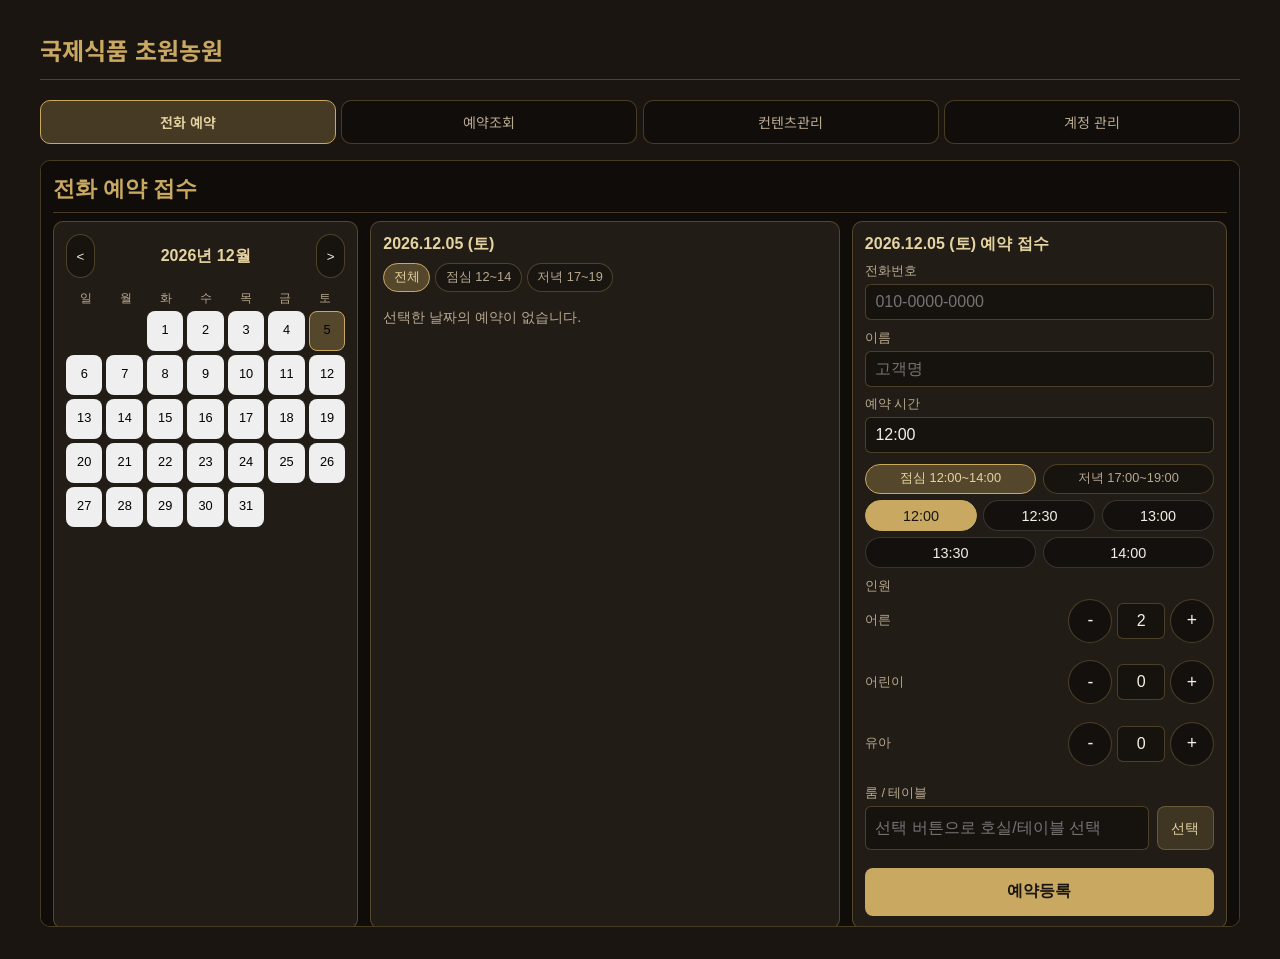
==== commit 263021ab: "style(admin): 컨텐츠 추가 패널 상시 노출, 당일예약 탭 숨김 컨텐츠 추가 패널을 항상 보이도록 바꾸고 당일예약 및 현황 탭은 코드를 유지한 채 화면에서 숨깁니다.  M" ====
--- a/admin/index.html
+++ b/admin/index.html
@@ -18,14 +18,14 @@
     </header>
 
     <div class="admin-tab-bar" role="tablist" aria-label="예약 종류">
-      <button type="button" class="admin-tab active" data-tab="staff" role="tab" id="tab-btn-staff" aria-controls="panel-staff" aria-selected="true">당일예약 및 현황</button>
-      <button type="button" class="admin-tab" data-tab="tel" role="tab" id="tab-btn-tel" aria-controls="panel-tel" aria-selected="false">전화 예약</button>
+      <button type="button" class="admin-tab hidden" data-tab="staff" role="tab" id="tab-btn-staff" aria-controls="panel-staff" aria-selected="false">당일예약 및 현황</button>
+      <button type="button" class="admin-tab active" data-tab="tel" role="tab" id="tab-btn-tel" aria-controls="panel-tel" aria-selected="true">전화 예약</button>
       <button type="button" class="admin-tab" data-tab="all" role="tab" id="tab-btn-all" aria-controls="panel-all" aria-selected="false">예약조회</button>
       <button type="button" class="admin-tab" data-tab="display" role="tab" id="tab-btn-display" aria-controls="panel-display" aria-selected="false">컨텐츠관리</button>
       <button type="button" class="admin-tab" data-tab="accounts" role="tab" id="tab-btn-accounts" aria-controls="panel-accounts" aria-selected="false">계정 관리</button>
     </div>
 
-    <section class="main-section admin-tab-panel" id="panel-staff" role="tabpanel" aria-labelledby="tab-btn-staff">
+    <section class="main-section admin-tab-panel hidden" id="panel-staff" role="tabpanel" aria-labelledby="tab-btn-staff">
       <div class="form-block">
         <div class="form-block-head">
           <h2 id="form-title">예약 추가</h2>
@@ -105,7 +105,7 @@
       </div>
     </section>
 
-    <div class="admin-tab-panel admin-tab-panel-tel hidden" id="panel-tel" role="tabpanel" aria-labelledby="tab-btn-tel">
+    <div class="admin-tab-panel admin-tab-panel-tel" id="panel-tel" role="tabpanel" aria-labelledby="tab-btn-tel">
       <div class="admin-tel-frame">
         <iframe id="iframe-tel-admin" class="admin-tel-iframe" title="전화 예약 접수" src="/tel/"></iframe>
       </div>
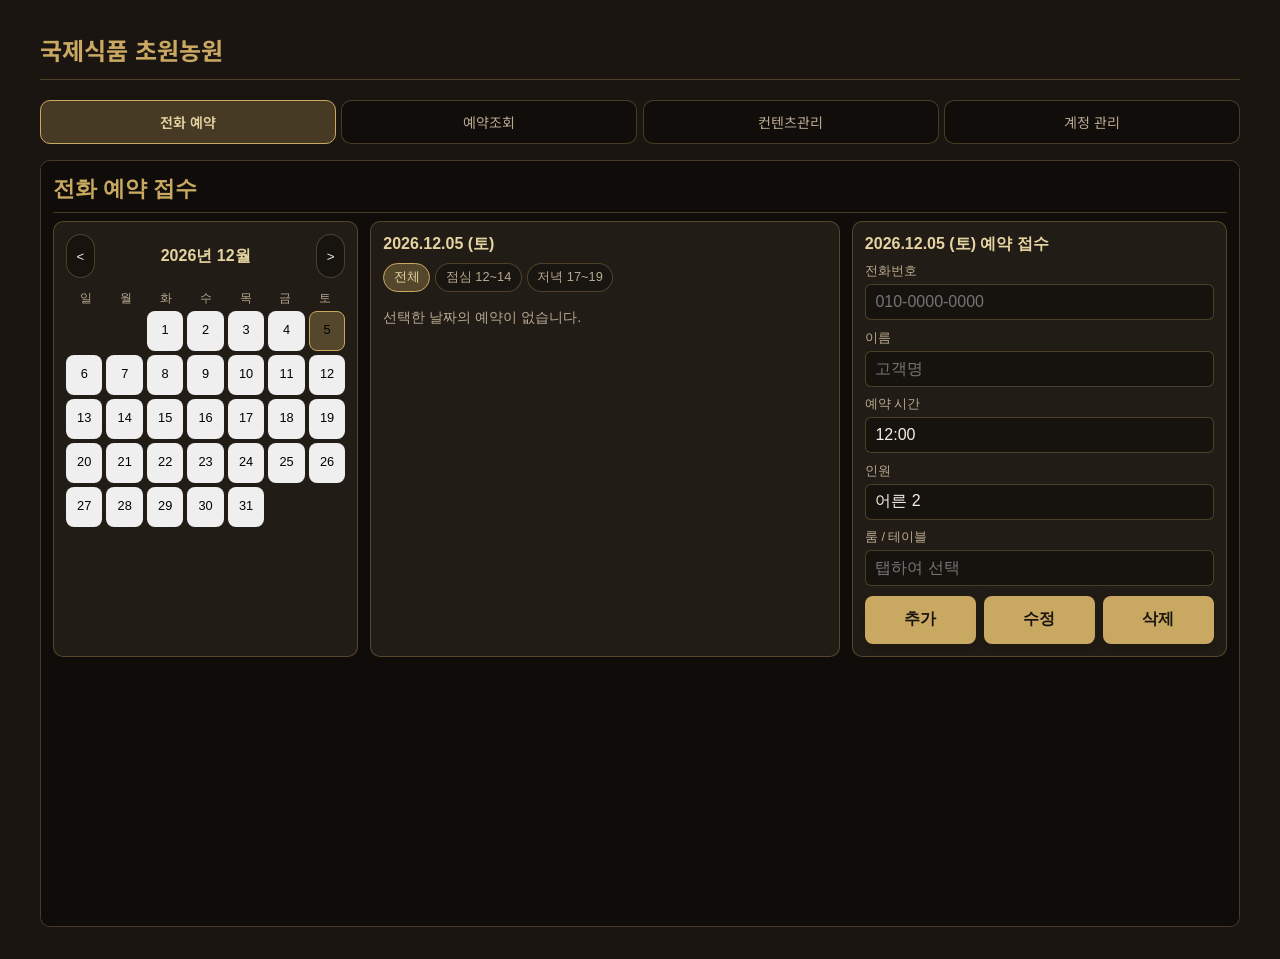
==== commit 309f7783: "fix(auth): scope accounts to each branch Store branch ownership on accounts and enforce branch-scope" ====
--- a/admin/index.html
+++ b/admin/index.html
@@ -138,6 +138,8 @@
               <tr>
                 <th scope="col">No</th>
                 <th scope="col">계정이름</th>
+                <th scope="col">역할</th>
+                <th scope="col">지점</th>
                 <th scope="col">인증</th>
               </tr>
             </thead>
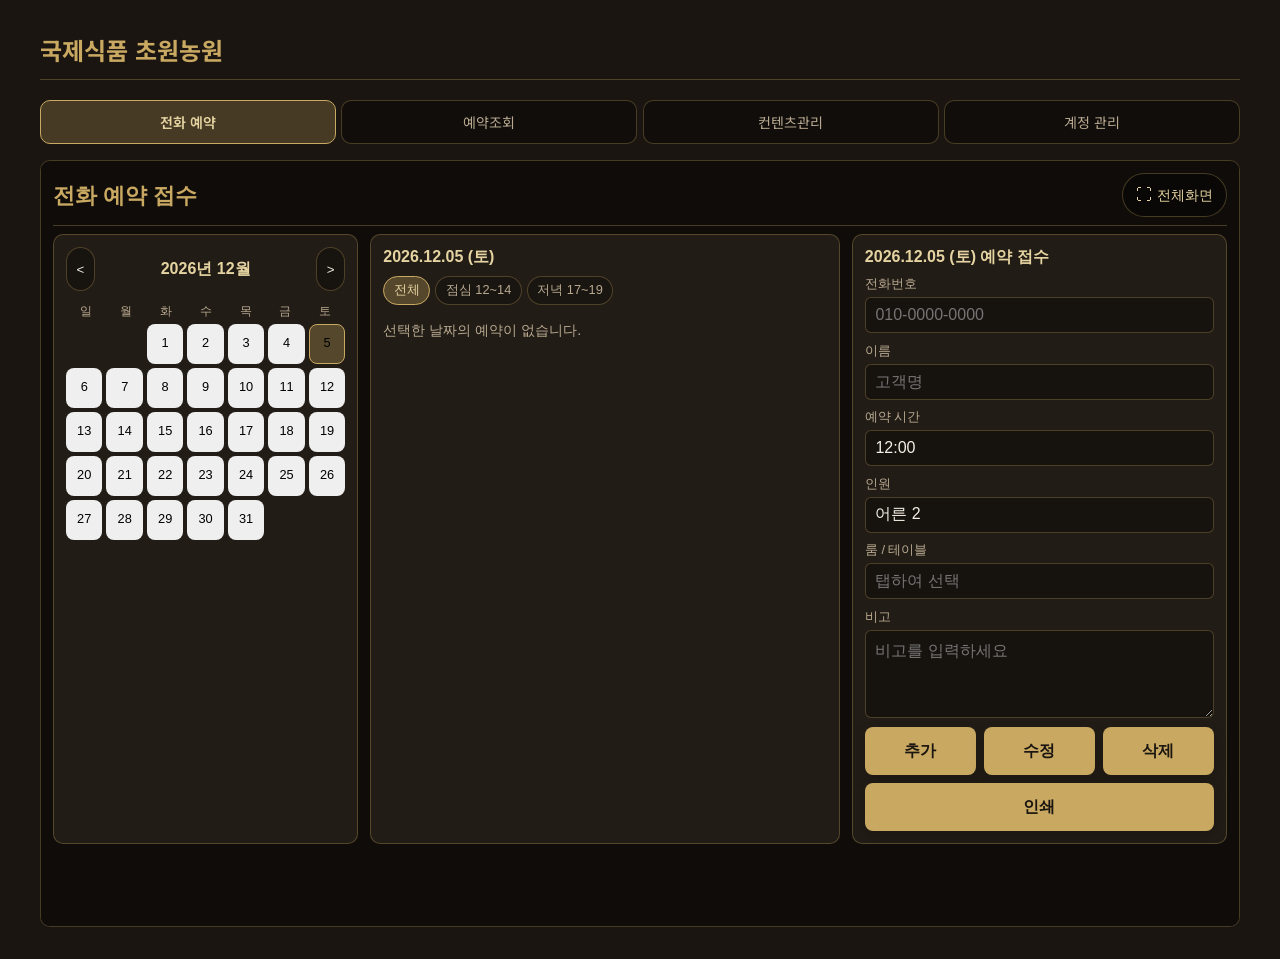
==== commit 02f2abcb: "fix(cache): force refresh deployed tel and display entrypoints Prevent stale admin, tel, and display" ====
--- a/admin/index.html
+++ b/admin/index.html
@@ -262,7 +262,7 @@
   </div>
 
   <script src="/api/branch-boot.js"></script>
-  <script src="admin.js?v=12"></script>
+  <script src="admin.js?v=13"></script>
   <script src="accounts.js"></script>
 </body>
 </html>
